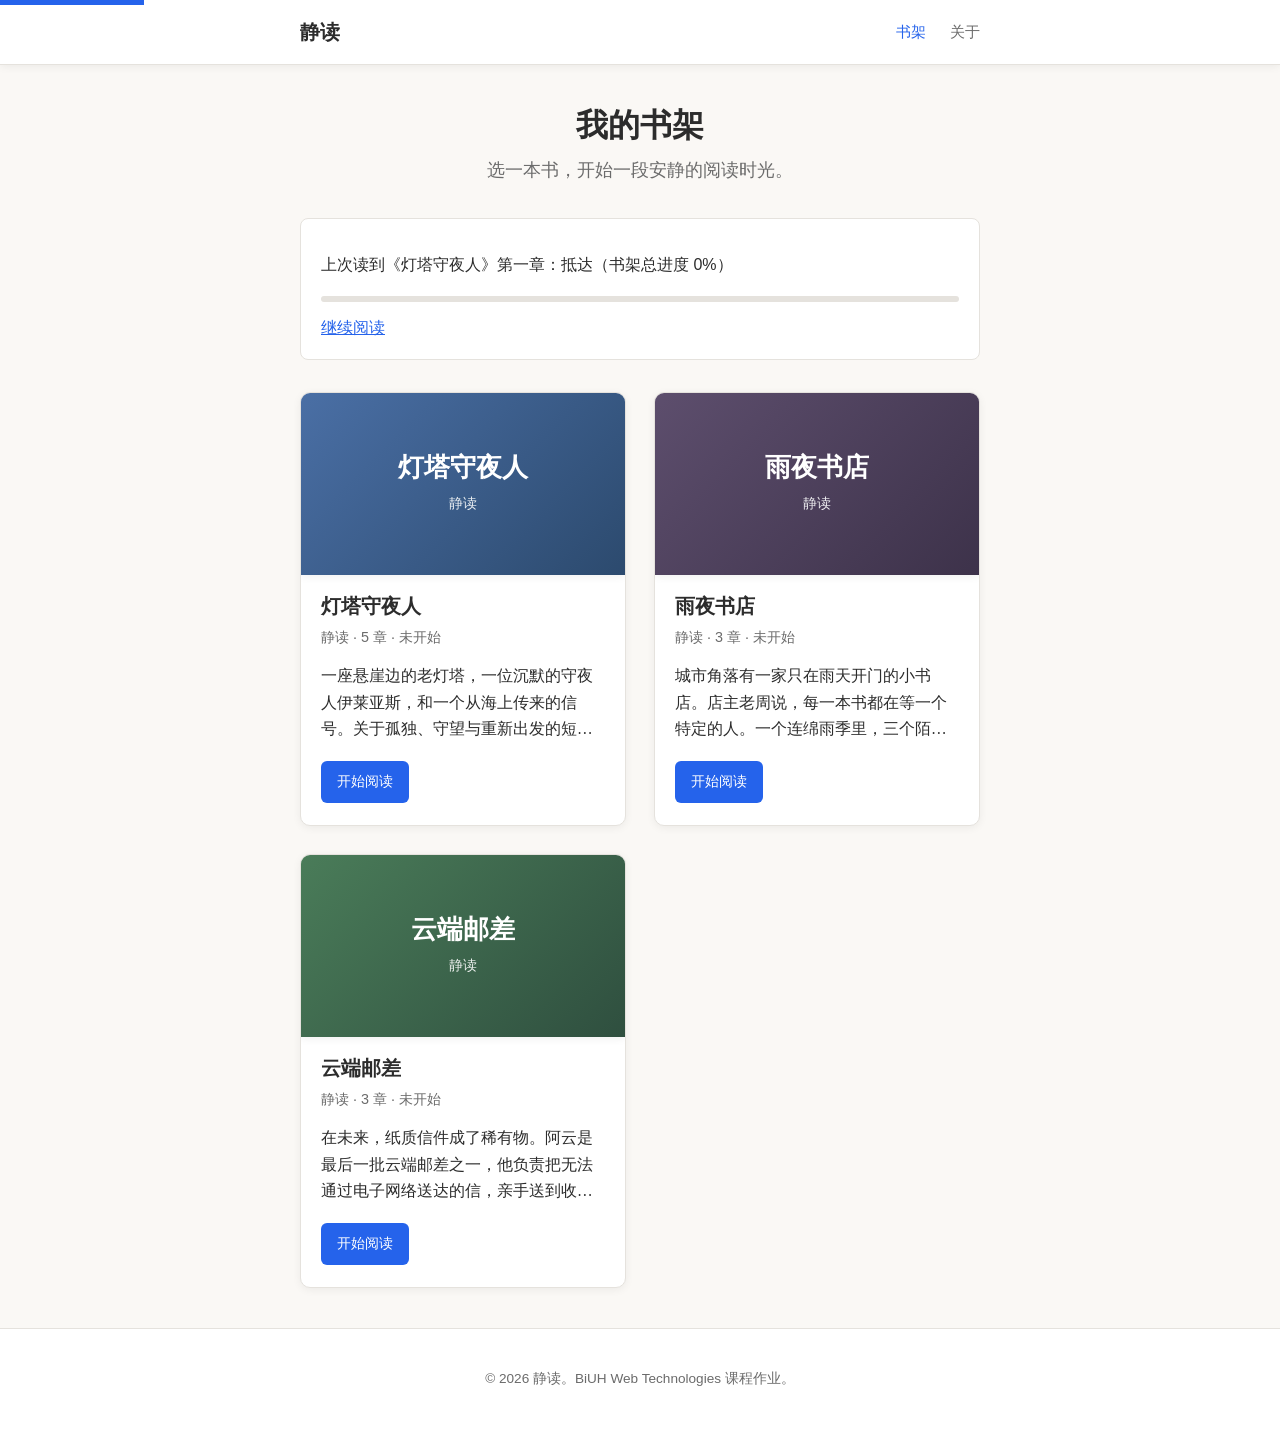
==== index.html @ 1248f60b "Initial setup: add basic HTML structure and styles" ====
<!DOCTYPE html>
<html lang="zh-CN" data-theme="light">
<head>
  <meta charset="UTF-8">
  <meta name="viewport" content="width=device-width, initial-scale=1.0">
  <meta name="description" content="静读 - 一个简洁的中文在线小说阅读网站">
  <title>静读 - 在线小说阅读</title>
  <link rel="stylesheet" href="css/style.css">
</head>
<body>
  <a href="#main-content" class="skip-link">跳转到主要内容</a>

  <header class="site-header">
    <nav class="nav-bar" aria-label="主导航">
      <a class="logo" href="index.html">静读</a>
      <ul class="nav-links">
        <li><a href="index.html" aria-current="page">书架</a></li>
        <li><a href="about.html">关于</a></li>
      </ul>
    </nav>
  </header>

  <main id="main-content">
    <div class="container">
      <section class="page-intro">
        <h1>我的书架</h1>
        <p class="page-subtitle">选一本书，开始一段安静的阅读时光。</p>
      </section>

      <div class="progress-card hidden" id="progress-card">
        <p id="progress-text">阅读进度将显示在这里。</p>
        <div class="progress-bar" aria-hidden="true">
          <span id="progress-bar-fill" style="width: 0%"></span>
        </div>
        <p style="margin-top: 12px; margin-bottom: 0;">
          <a id="continue-link" href="#">继续阅读</a>
        </p>
      </div>

      <section class="bookshelf" id="bookshelf" aria-label="书架">
        <p>正在加载书架...</p>
      </section>
    </div>
  </main>

  <footer class="site-footer">
    <p>&copy; 2026 静读。BiUH Web Technologies 课程作业。</p>
  </footer>

  <script src="js/app.js"></script>
</body>
</html>
---- css/style.css ----
/*
  QuietReader - A simple online novel reading website
  Course project for BiUH Web Technologies 2026
  Pure HTML/CSS/JS, no frameworks
*/

/* CSS Variables for theming */
:root {
  --bg-color: #faf8f5;
  --text-color: #2c2c2c;
  --muted-color: #6b6b6b;
  --accent-color: #2563eb;
  --accent-hover: #1d4ed8;
  --card-bg: #ffffff;
  --border-color: #e5e2dd;
  --shadow: 0 2px 8px rgba(0, 0, 0, 0.06);
  --font-body: Georgia, "Times New Roman", serif;
  --font-ui: -apple-system, BlinkMacSystemFont, "Segoe UI", Roboto, sans-serif;
  --content-width: 720px;
  --line-height: 1.8;
}

/* Dark theme */
[data-theme="dark"] {
  --bg-color: #1a1a1a;
  --text-color: #e4e4e4;
  --muted-color: #a0a0a0;
  --accent-color: #60a5fa;
  --accent-hover: #3b82f6;
  --card-bg: #252525;
  --border-color: #3a3a3a;
  --shadow: 0 2px 8px rgba(0, 0, 0, 0.3);
}

/* Sepia theme */
[data-theme="sepia"] {
  --bg-color: #f4ecd8;
  --text-color: #433422;
  --muted-color: #7a6a55;
  --accent-color: #9a5b26;
  --accent-hover: #7a451c;
  --card-bg: #faf5e8;
  --border-color: #d9cfb5;
  --shadow: 0 2px 8px rgba(67, 52, 34, 0.08);
}

/* Reset and base */
* {
  box-sizing: border-box;
}

html {
  scroll-behavior: smooth;
}

body {
  margin: 0;
  padding: 0;
  font-family: var(--font-body);
  background-color: var(--bg-color);
  color: var(--text-color);
  line-height: var(--line-height);
  transition: background-color 0.2s ease, color 0.2s ease;
  min-height: 100vh;
  display: flex;
  flex-direction: column;
}

/* Skip link for accessibility */
.skip-link {
  position: absolute;
  top: -40px;
  left: 0;
  background: var(--accent-color);
  color: white;
  padding: 8px 16px;
  z-index: 100;
  text-decoration: none;
  font-family: var(--font-ui);
}

.skip-link:focus {
  top: 0;
}

/* Navigation */
.site-header {
  background-color: var(--card-bg);
  border-bottom: 1px solid var(--border-color);
  box-shadow: var(--shadow);
  position: sticky;
  top: 0;
  z-index: 50;
}

.nav-bar {
  max-width: var(--content-width);
  margin: 0 auto;
  padding: 14px 20px;
  display: flex;
  justify-content: space-between;
  align-items: center;
  font-family: var(--font-ui);
}

.logo {
  font-size: 1.25rem;
  font-weight: 700;
  color: var(--text-color);
  text-decoration: none;
  letter-spacing: -0.02em;
}

.logo:hover {
  color: var(--accent-color);
}

.nav-links {
  display: flex;
  gap: 24px;
  list-style: none;
  margin: 0;
  padding: 0;
}

.nav-links a {
  color: var(--muted-color);
  text-decoration: none;
  font-size: 0.95rem;
  transition: color 0.15s ease;
}

.nav-links a:hover,
.nav-links a[aria-current="page"] {
  color: var(--accent-color);
}

/* Main content area */
main {
  flex: 1;
  width: 100%;
}

.container {
  max-width: var(--content-width);
  margin: 0 auto;
  padding: 40px 20px;
}

/* Typography */
h1, h2, h3 {
  font-family: var(--font-ui);
  line-height: 1.3;
  margin-top: 0;
}

a {
  color: var(--accent-color);
}

a:hover {
  color: var(--accent-hover);
}

/* Buttons */
.btn {
  display: inline-flex;
  align-items: center;
  justify-content: center;
  gap: 8px;
  padding: 12px 24px;
  border-radius: 6px;
  border: none;
  background-color: var(--accent-color);
  color: white;
  font-family: var(--font-ui);
  font-size: 1rem;
  font-weight: 500;
  text-decoration: none;
  cursor: pointer;
  transition: background-color 0.15s ease, transform 0.1s ease;
}

.btn:hover {
  background-color: var(--accent-hover);
  color: white;
}

.btn:active {
  transform: translateY(1px);
}

.btn-secondary {
  background-color: transparent;
  color: var(--accent-color);
  border: 1px solid var(--accent-color);
}

.btn-secondary:hover {
  background-color: var(--accent-color);
  color: white;
}

.btn-group {
  display: flex;
  gap: 12px;
  flex-wrap: wrap;
}

/* Homepage hero */
.hero {
  display: grid;
  grid-template-columns: 180px 1fr;
  gap: 40px;
  align-items: start;
  padding: 40px 0 60px;
}

.book-cover {
  width: 180px;
  aspect-ratio: 2 / 3;
  background: linear-gradient(135deg, #4a6fa5 0%, #2c4a6e 100%);
  border-radius: 8px;
  box-shadow: var(--shadow);
  display: flex;
  flex-direction: column;
  justify-content: center;
  align-items: center;
  text-align: center;
  padding: 20px;
  color: white;
}

.book-cover h1 {
  font-family: var(--font-body);
  font-size: 1.4rem;
  margin: 0 0 12px 0;
  line-height: 1.2;
}

.book-cover .author {
  font-size: 0.85rem;
  opacity: 0.9;
  font-family: var(--font-ui);
}

.book-info h1 {
  font-size: 2.2rem;
  margin-bottom: 8px;
}

.book-meta {
  color: var(--muted-color);
  font-family: var(--font-ui);
  font-size: 0.95rem;
  margin-bottom: 20px;
}

.synopsis {
  font-size: 1.1rem;
  margin-bottom: 28px;
}

.progress-card {
  background-color: var(--card-bg);
  border: 1px solid var(--border-color);
  border-radius: 8px;
  padding: 16px 20px;
  margin-top: 24px;
  font-family: var(--font-ui);
}

.progress-card.hidden {
  display: none;
}

.progress-bar {
  height: 6px;
  background-color: var(--border-color);
  border-radius: 3px;
  overflow: hidden;
  margin-top: 10px;
}

.progress-bar span {
  display: block;
  height: 100%;
  background-color: var(--accent-color);
  transition: width 0.3s ease;
}

/* Reading page */
.reader-header {
  display: flex;
  justify-content: space-between;
  align-items: center;
  flex-wrap: wrap;
  gap: 12px;
  margin-bottom: 30px;
  padding-bottom: 20px;
  border-bottom: 1px solid var(--border-color);
  font-family: var(--font-ui);
}

.reader-controls {
  display: flex;
  gap: 8px;
  align-items: center;
  flex-wrap: wrap;
}

.reader-controls button {
  background: transparent;
  border: 1px solid var(--border-color);
  color: var(--text-color);
  padding: 6px 12px;
  border-radius: 4px;
  cursor: pointer;
  font-family: var(--font-ui);
  font-size: 0.85rem;
  transition: border-color 0.15s ease, background-color 0.15s ease;
}

.reader-controls button:hover {
  border-color: var(--accent-color);
  background-color: var(--card-bg);
}

.chapter-title {
  font-size: 1.8rem;
  margin-bottom: 8px;
  font-family: var(--font-ui);
}

.chapter-subtitle {
  color: var(--muted-color);
  font-family: var(--font-ui);
  font-size: 0.95rem;
  margin-bottom: 32px;
}

.chapter-content {
  font-size: 1.125rem;
  max-width: 680px;
  margin: 0 auto;
}

.chapter-content p {
  margin: 0 0 1.4em 0;
  text-align: justify;
  text-indent: 2em;
}

.chapter-content p:first-of-type::first-letter {
  font-size: 3.2em;
  float: left;
  line-height: 0.8;
  margin-right: 8px;
  margin-top: 6px;
  color: var(--accent-color);
  font-weight: bold;
}

.chapter-nav {
  display: flex;
  justify-content: space-between;
  align-items: center;
  margin-top: 48px;
  padding-top: 28px;
  border-top: 1px solid var(--border-color);
  font-family: var(--font-ui);
}

.chapter-nav a {
  color: var(--text-color);
  text-decoration: none;
  padding: 10px 16px;
  border: 1px solid var(--border-color);
  border-radius: 6px;
  transition: border-color 0.15s ease, color 0.15s ease;
}

.chapter-nav a:hover {
  border-color: var(--accent-color);
  color: var(--accent-color);
}

.chapter-nav a.disabled {
  opacity: 0.4;
  pointer-events: none;
}

/* Table of contents */
.toc-list {
  list-style: none;
  padding: 0;
  margin: 0;
}

.toc-list li {
  border-bottom: 1px solid var(--border-color);
}

.toc-list a {
  display: flex;
  justify-content: space-between;
  align-items: center;
  padding: 18px 8px;
  color: var(--text-color);
  text-decoration: none;
  font-size: 1.1rem;
  transition: background-color 0.15s ease;
}

.toc-list a:hover {
  background-color: var(--card-bg);
  color: var(--accent-color);
}

.toc-list .chapter-number {
  color: var(--muted-color);
  font-family: var(--font-ui);
  font-size: 0.9rem;
}

/* About page */
.about-section {
  background-color: var(--card-bg);
  border: 1px solid var(--border-color);
  border-radius: 8px;
  padding: 28px;
  margin-bottom: 24px;
}

.about-section h2 {
  margin-bottom: 16px;
  font-size: 1.4rem;
}

/* Footer */
.site-footer {
  background-color: var(--card-bg);
  border-top: 1px solid var(--border-color);
  padding: 24px 20px;
  text-align: center;
  font-family: var(--font-ui);
  font-size: 0.85rem;
  color: var(--muted-color);
  margin-top: auto;
}

/* Page intro */
.page-intro {
  text-align: center;
  margin-bottom: 32px;
}

.page-intro h1 {
  font-size: 2rem;
  margin-bottom: 8px;
}

.page-subtitle {
  color: var(--muted-color);
  font-size: 1.1rem;
  margin: 0;
}

/* Bookshelf */
.bookshelf {
  display: grid;
  grid-template-columns: repeat(auto-fill, minmax(280px, 1fr));
  gap: 28px;
  margin-top: 32px;
}

.book-card {
  background-color: var(--card-bg);
  border: 1px solid var(--border-color);
  border-radius: 10px;
  overflow: hidden;
  box-shadow: var(--shadow);
  transition: transform 0.15s ease, box-shadow 0.15s ease;
}

.book-card:hover {
  transform: translateY(-3px);
  box-shadow: 0 6px 16px rgba(0, 0, 0, 0.1);
}

.book-card .book-cover {
  width: 100%;
  aspect-ratio: 16 / 9;
  border-radius: 0;
  text-decoration: none;
}

.book-card .book-cover h2 {
  font-size: 1.6rem;
  margin: 0 0 8px 0;
}

.book-card-info {
  padding: 18px 20px 22px;
}

.book-card-info h2 {
  font-size: 1.25rem;
  margin: 0 0 6px 0;
}

.book-card-info h2 a {
  color: var(--text-color);
  text-decoration: none;
}

.book-card-info h2 a:hover {
  color: var(--accent-color);
}

.book-card-info .book-meta {
  color: var(--muted-color);
  font-size: 0.9rem;
  margin: 0 0 12px 0;
  font-family: var(--font-ui);
}

.book-synopsis {
  font-size: 0.98rem;
  line-height: 1.7;
  margin: 0 0 18px 0;
  display: -webkit-box;
  -webkit-line-clamp: 3;
  -webkit-box-orient: vertical;
  overflow: hidden;
}

.btn-small {
  padding: 8px 16px;
  font-size: 0.9rem;
}

/* Chapter preview list on book detail */
.chapter-preview-list {
  list-style: none;
  padding: 0;
  margin: 0;
}

.chapter-preview-list li {
  padding: 14px 0;
  border-bottom: 1px solid var(--border-color);
}

.chapter-preview-list li:last-child {
  border-bottom: none;
}

.chapter-preview-list a {
  color: var(--text-color);
  text-decoration: none;
  font-size: 1.05rem;
}

.chapter-preview-list a:hover {
  color: var(--accent-color);
}

/* Utility */
.text-center {
  text-align: center;
}

.sr-only {
  position: absolute;
  width: 1px;
  height: 1px;
  padding: 0;
  margin: -1px;
  overflow: hidden;
  clip: rect(0, 0, 0, 0);
  white-space: nowrap;
  border: 0;
}

/* Responsive design */
@media (max-width: 640px) {
  .hero {
    grid-template-columns: 1fr;
    justify-items: center;
    text-align: center;
  }

  .book-cover {
    width: 150px;
  }

  .book-info h1 {
    font-size: 1.7rem;
  }

  .nav-links {
    gap: 16px;
  }

  .reader-header {
    flex-direction: column;
    align-items: flex-start;
  }

  .chapter-content {
    font-size: 1.05rem;
  }

  .chapter-content p {
    text-indent: 1.5em;
  }

  .chapter-content p:first-of-type::first-letter {
    font-size: 2.6em;
  }

  .chapter-nav {
    flex-direction: column;
    gap: 12px;
  }

  .chapter-nav a {
    width: 100%;
    text-align: center;
  }
}

@media (max-width: 400px) {
  .container {
    padding: 24px 16px;
  }

  .nav-bar {
    padding: 12px 16px;
  }

  .logo {
    font-size: 1.1rem;
  }

  .nav-links a {
    font-size: 0.85rem;
  }
}
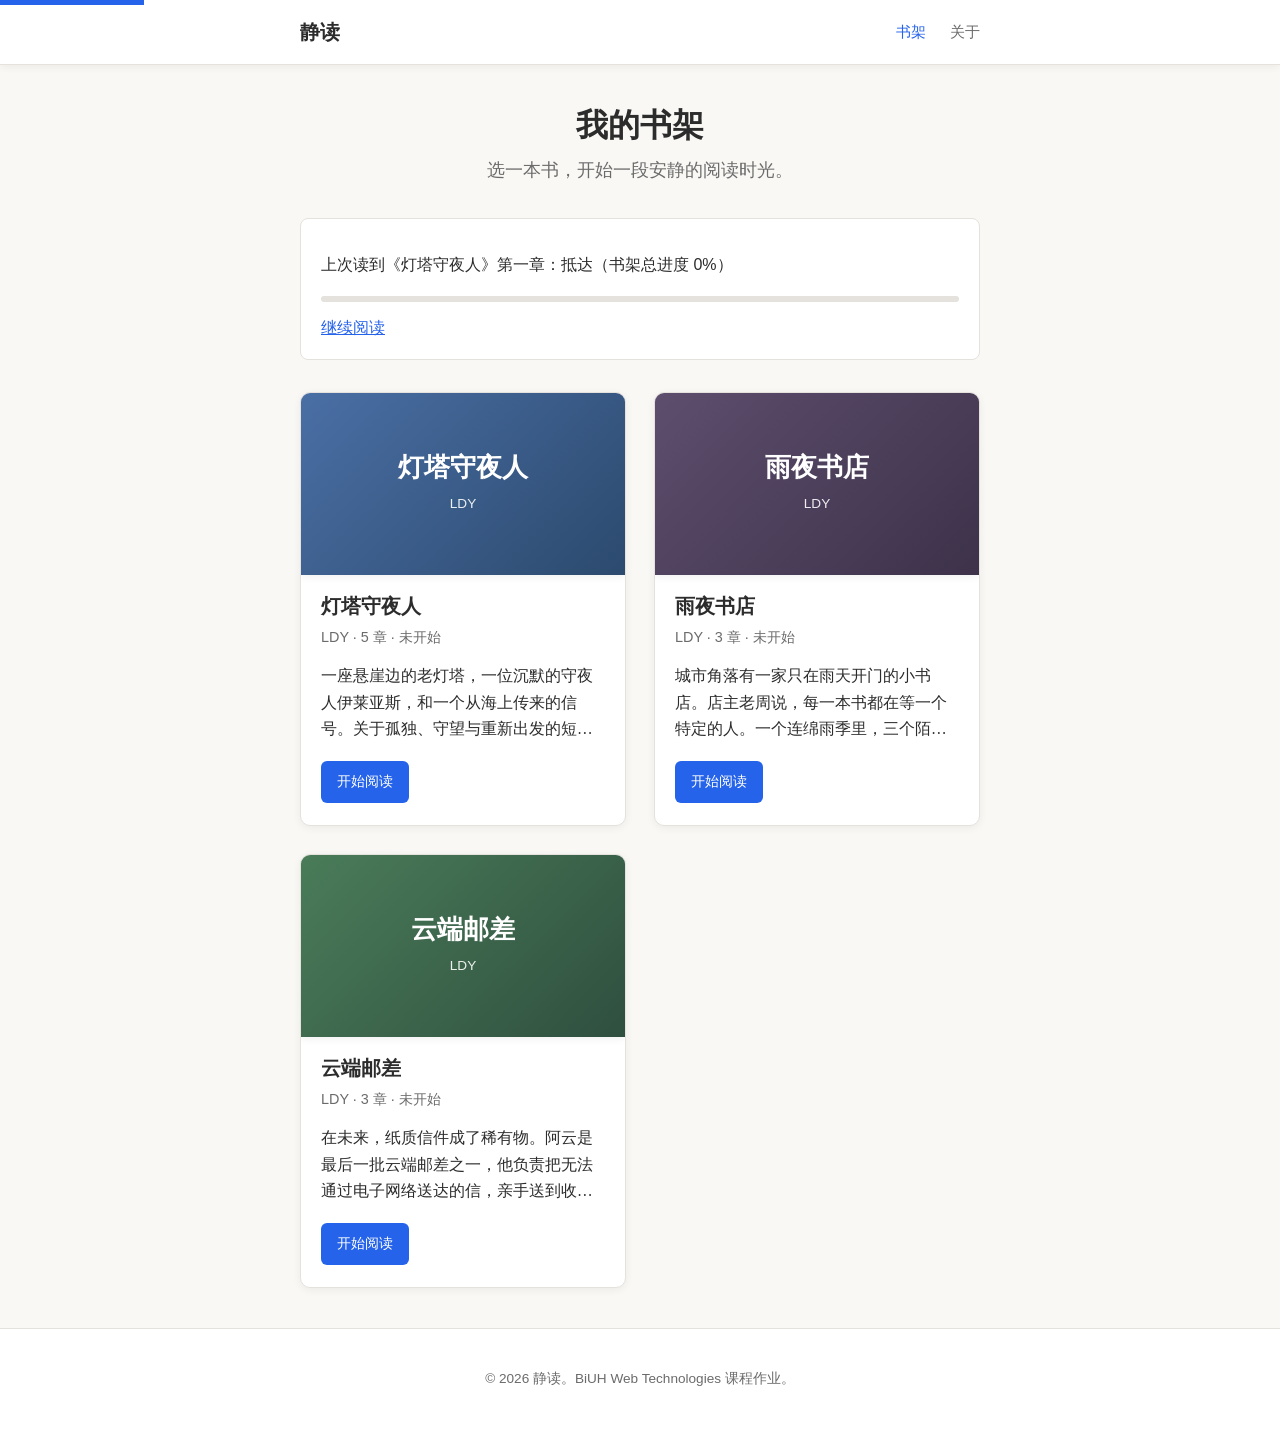
==== commit 8bce613c: "第三批：添加站点图标、封面、PWA 配置与响应式截图" ====
--- a/index.html
+++ b/index.html
@@ -4,7 +4,14 @@
   <meta charset="UTF-8">
   <meta name="viewport" content="width=device-width, initial-scale=1.0">
   <meta name="description" content="静读 - 一个简洁的中文在线小说阅读网站">
+  <meta name="theme-color" content="#3d4f53">
+  <meta property="og:title" content="静读 - 在线小说阅读">
+  <meta property="og:description" content="一个简洁的中文在线小说阅读网站，支持书架、目录、章节翻页、字号调节和阅读进度记忆。">
+  <meta property="og:image" content="https://ldyniubi.github.io/website/assets/cover.png">
+  <meta property="og:type" content="website">
   <title>静读 - 在线小说阅读</title>
+  <link rel="icon" type="image/svg+xml" href="assets/favicon.svg">
+  <link rel="manifest" href="manifest.json">
   <link rel="stylesheet" href="css/style.css">
 </head>
 <body>
